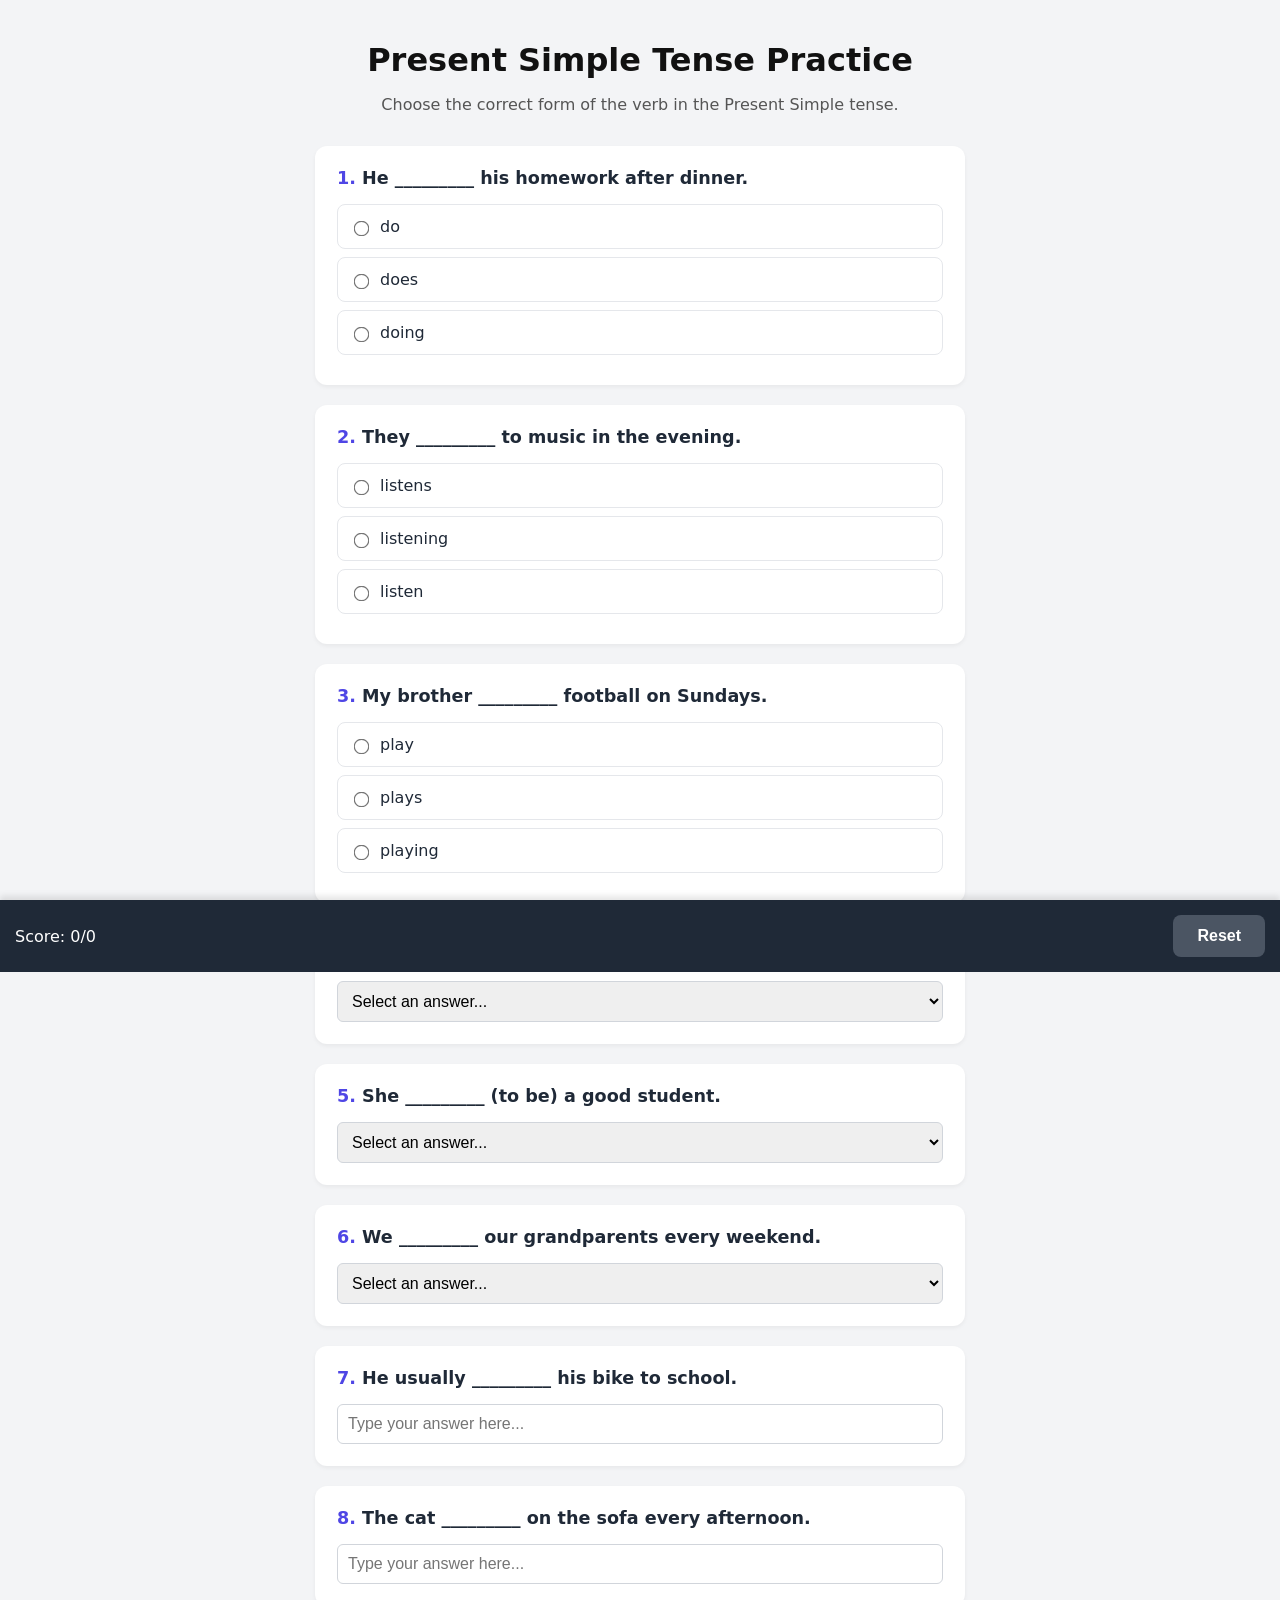
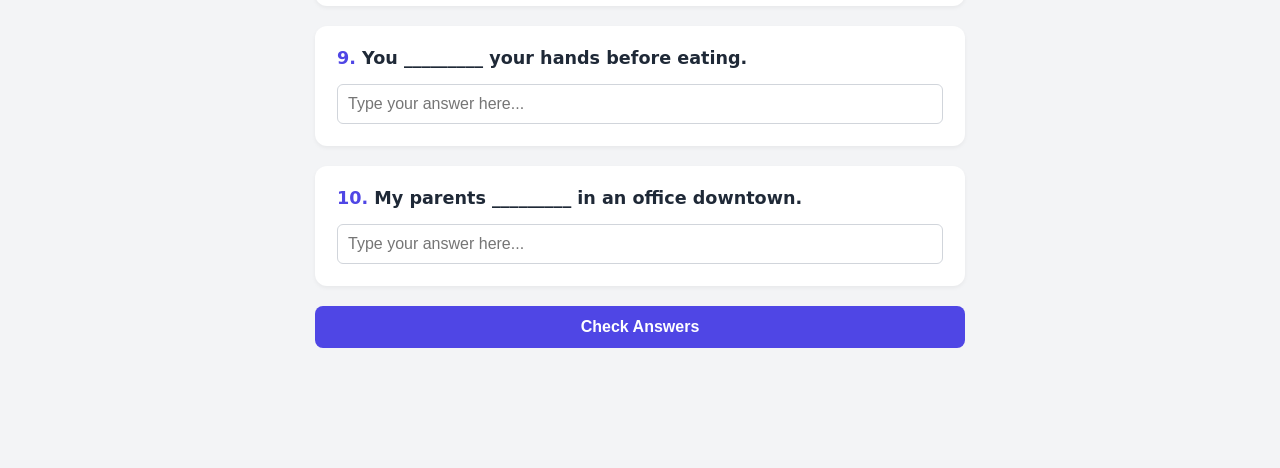
==== examples/interactive.html @ 50151264 "Add html files as results" ====
<!DOCTYPE html>
<html lang="en">
<head>
    <meta charset="UTF-8">
    <meta name="viewport" content="width=device-width, initial-scale=1.0">
    <title>Present Simple Tense Practice</title>
    <style>
        :root {
            --bg-color: #f3f4f6;
            --card-bg: #ffffff;
            --primary: #4F46E5;
            --primary-hover: #4338ca;
            --success-bg: #d1fae5;
            --success-border: #059669;
            --error-bg: #fee2e2;
            --error-border: #dc2626;
            --text: #1f2937;
        }

        body { 
            font-family: 'Segoe UI', system-ui, sans-serif; 
            background-color: var(--bg-color);
            color: var(--text);
            margin: 0;
            padding: 20px;
            counter-reset: q-counter;
        }

        .container { max-width: 650px; margin: 0 auto; padding-bottom: 100px; }

        h1 { text-align: center; color: #111; margin-bottom: 0.5rem; }
        p.desc { text-align: center; color: #555; margin-bottom: 2rem; }

         
        .question-card {
            background: var(--card-bg);
            border-radius: 12px;
            padding: 20px;
            margin-bottom: 20px;
            box-shadow: 0 2px 4px rgba(0,0,0,0.05);
            border: 2px solid transparent;
            transition: all 0.2s;
        }

        .q-text { font-weight: 600; font-size: 1.1rem; margin-bottom: 1rem; }
        .q-text::before {
            counter-increment: q-counter;
            content: counter(q-counter) ". ";
            color: var(--primary);
        }

         
        label.option {
            display: flex;
            align-items: center;
            padding: 12px;
            margin: 8px 0;
            border: 1px solid #e5e7eb;
            border-radius: 8px;
            cursor: pointer;
            transition: background 0.15s;
        }
        label.option:hover { background: #f9fafb; }
        input[type="radio"] { margin-right: 12px; transform: scale(1.2); accent-color: var(--primary); }

        select, input[type="text"] {
            width: 100%;
            padding: 10px;
            border: 1px solid #d1d5db;
            border-radius: 6px;
            font-size: 1rem;
            box-sizing: border-box; 
        }
        select:focus, input[type="text"]:focus {
            outline: none;
            border-color: var(--primary);
            box-shadow: 0 0 0 3px rgba(79, 70, 229, 0.1);
        }

         
        .question-card.correct { border-color: var(--success-border); background-color: #f0fdf4; }
        .question-card.incorrect { border-color: var(--error-border); background-color: #fef2f2; }

        .feedback-msg {
            margin-top: 10px;
            font-size: 0.9rem;
            font-weight: bold;
            display: none;
        }
        .correct .feedback-msg { display: block; color: var(--success-border); }
        .incorrect .feedback-msg { display: block; color: var(--error-border); }

         
        #result-bar {
            position: fixed;
            bottom: 0; left: 0; right: 0;
            background: #1f2937;
            color: white;
            padding: 15px;
            display: flex;
            justify-content: space-between;
            align-items: center;
            box-shadow: 0 -4px 6px rgba(0,0,0,0.1);
            transform: translateY(100%);
            transition: transform 0.3s ease-out;
        }
        #result-bar.visible { transform: translateY(0); }

        .btn {
            background: var(--primary);
            color: white;
            border: none;
            padding: 12px 24px;
            border-radius: 8px;
            font-weight: bold;
            font-size: 1rem;
            cursor: pointer;
            width: 100%;
        }
        .btn:hover { background: var(--primary-hover); }
        .btn-reset { background: #4b5563; margin-left: 10px; width: auto; }
    </style>
</head>
<body>

<div class="container">
    <h1>Present Simple Tense Practice</h1>
    <p class="desc">Choose the correct form of the verb in the Present Simple tense.</p>

    <form id="quiz-form">
        
        <div class="question-card" data-correct="does" data-type="multiple_choice">
            <div class="q-text">He _________ his homework after dinner.</div>

            
                <div class="options-group">
                    
                    <label class="option">
                        <input type="radio" name="q-0" value="do" />
                        <span>do</span>
                    </label>
                    
                    <label class="option">
                        <input type="radio" name="q-0" value="does" />
                        <span>does</span>
                    </label>
                    
                    <label class="option">
                        <input type="radio" name="q-0" value="doing" />
                        <span>doing</span>
                    </label>
                    
                </div>
            
            
            <div class="feedback-msg"></div>
        </div>
        
        <div class="question-card" data-correct="listen" data-type="multiple_choice">
            <div class="q-text">They _________ to music in the evening.</div>

            
                <div class="options-group">
                    
                    <label class="option">
                        <input type="radio" name="q-1" value="listens" />
                        <span>listens</span>
                    </label>
                    
                    <label class="option">
                        <input type="radio" name="q-1" value="listening" />
                        <span>listening</span>
                    </label>
                    
                    <label class="option">
                        <input type="radio" name="q-1" value="listen" />
                        <span>listen</span>
                    </label>
                    
                </div>
            
            
            <div class="feedback-msg"></div>
        </div>
        
        <div class="question-card" data-correct="plays" data-type="multiple_choice">
            <div class="q-text">My brother _________ football on Sundays.</div>

            
                <div class="options-group">
                    
                    <label class="option">
                        <input type="radio" name="q-2" value="play" />
                        <span>play</span>
                    </label>
                    
                    <label class="option">
                        <input type="radio" name="q-2" value="plays" />
                        <span>plays</span>
                    </label>
                    
                    <label class="option">
                        <input type="radio" name="q-2" value="playing" />
                        <span>playing</span>
                    </label>
                    
                </div>
            
            
            <div class="feedback-msg"></div>
        </div>
        
        <div class="question-card" data-correct="have" data-type="dropdown">
            <div class="q-text">I always _________ breakfast before school.</div>

            
                <select name="q-3">
                    <option value="" disabled selected>Select an answer...</option>
                    
                    <option value="have">have</option>
                    
                    <option value="has">has</option>
                    
                    <option value="having">having</option>
                    
                </select>
            
            
            <div class="feedback-msg"></div>
        </div>
        
        <div class="question-card" data-correct="is" data-type="dropdown">
            <div class="q-text">She _________ (to be) a good student.</div>

            
                <select name="q-4">
                    <option value="" disabled selected>Select an answer...</option>
                    
                    <option value="is">is</option>
                    
                    <option value="are">are</option>
                    
                    <option value="am">am</option>
                    
                </select>
            
            
            <div class="feedback-msg"></div>
        </div>
        
        <div class="question-card" data-correct="visit" data-type="dropdown">
            <div class="q-text">We _________ our grandparents every weekend.</div>

            
                <select name="q-5">
                    <option value="" disabled selected>Select an answer...</option>
                    
                    <option value="visit">visit</option>
                    
                    <option value="visits">visits</option>
                    
                    <option value="visiting">visiting</option>
                    
                </select>
            
            
            <div class="feedback-msg"></div>
        </div>
        
        <div class="question-card" data-correct="rides" data-type="fill_blank">
            <div class="q-text">He usually _________ his bike to school.</div>

            
                <input type="text" name="q-6" placeholder="Type your answer here..." autocomplete="off" />
            
            
            <div class="feedback-msg"></div>
        </div>
        
        <div class="question-card" data-correct="sleeps" data-type="fill_blank">
            <div class="q-text">The cat _________ on the sofa every afternoon.</div>

            
                <input type="text" name="q-7" placeholder="Type your answer here..." autocomplete="off" />
            
            
            <div class="feedback-msg"></div>
        </div>
        
        <div class="question-card" data-correct="wash" data-type="fill_blank">
            <div class="q-text">You _________ your hands before eating.</div>

            
                <input type="text" name="q-8" placeholder="Type your answer here..." autocomplete="off" />
            
            
            <div class="feedback-msg"></div>
        </div>
        
        <div class="question-card" data-correct="work" data-type="fill_blank">
            <div class="q-text">My parents _________ in an office downtown.</div>

            
                <input type="text" name="q-9" placeholder="Type your answer here..." autocomplete="off" />
            
            
            <div class="feedback-msg"></div>
        </div>
        

        <button type="submit" class="btn">Check Answers</button>
    </form>
</div>

<div id="result-bar">
    <div id="score-text">Score: 0/0</div>
    <button class="btn btn-reset" onclick="location.reload()">Reset</button>
</div>

<script>
document.getElementById('quiz-form').addEventListener('submit', function(e) {
    e.preventDefault();
    
    let score = 0;
    const cards = document.querySelectorAll('.question-card');
    
    cards.forEach(card => {
        const type = card.dataset.type;
        const correct = card.dataset.correct.trim(); 
        let userAnswer = "";
        
        if (type === 'multiple_choice') {
            const checked = card.querySelector('input:checked');
            if (checked) userAnswer = checked.value;
        } else if (type === 'dropdown') {
            userAnswer = card.querySelector('select').value;
        } else {
            const inputVal = card.querySelector('input');
            if(inputVal) userAnswer = inputVal.value.trim();
        }

        const feedback = card.querySelector('.feedback-msg');
        
        if (userAnswer === correct) {
            score++;
            card.classList.add('correct');
            card.classList.remove('incorrect');
            feedback.textContent = "Correct!";
        } else {
            card.classList.add('incorrect');
            card.classList.remove('correct');
            feedback.textContent = "Incorrect. The answer is: " + correct;
        }
    });

    const resultBar = document.getElementById('result-bar');
    const scoreText = document.getElementById('score-text');
    const percentage = Math.round((score / cards.length) * 100);
    
    
    scoreText.textContent = "Result: " + score + "/" + cards.length + " (" + percentage + "%)";
    
    resultBar.classList.add('visible');
    window.scrollTo({ top: document.body.scrollHeight, behavior: 'smooth' });
});
</script>

</body>
</html>
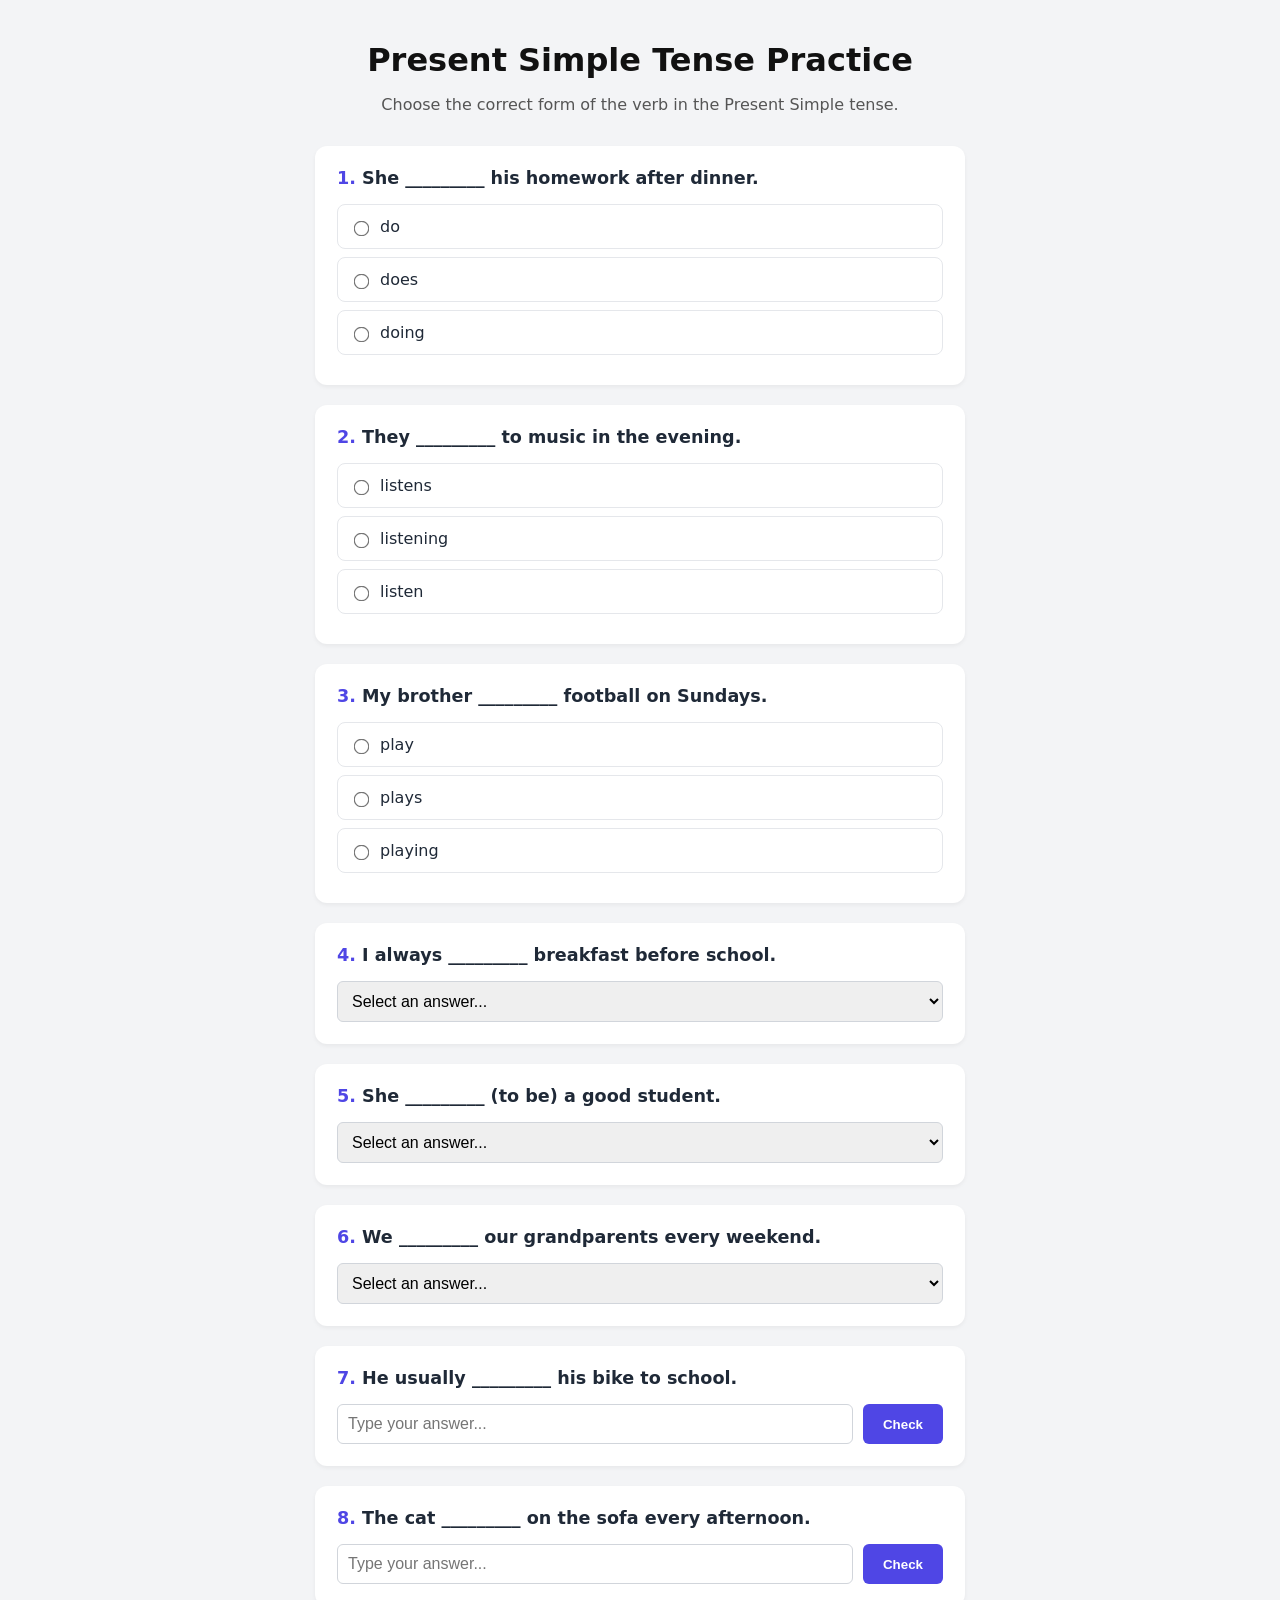
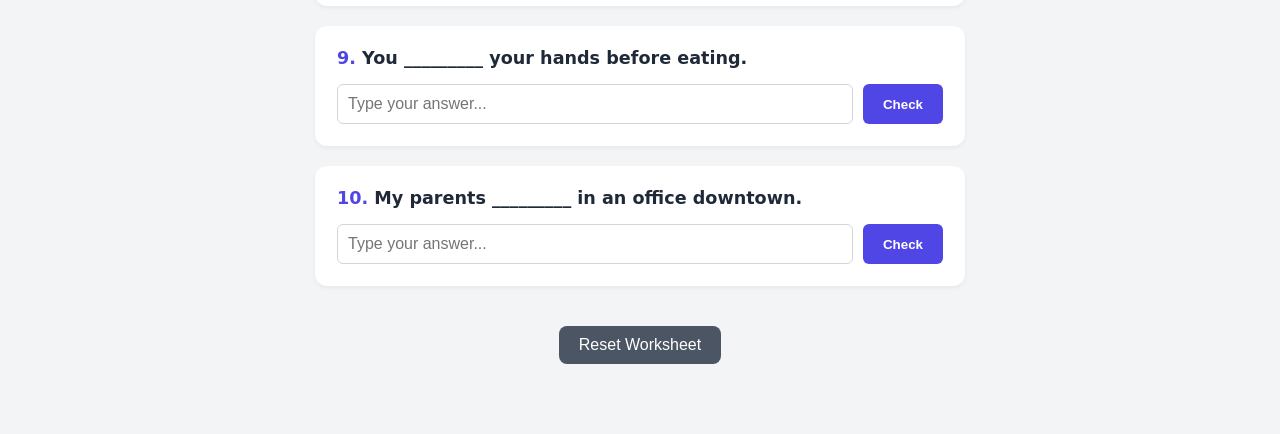
==== commit 03763e07: "Update interactive html to update on every input" ====
--- a/examples/interactive.html
+++ b/examples/interactive.html
@@ -5,121 +5,118 @@
     <meta name="viewport" content="width=device-width, initial-scale=1.0">
     <title>Present Simple Tense Practice</title>
     <style>
-        :root {
-            --bg-color: #f3f4f6;
-            --card-bg: #ffffff;
-            --primary: #4F46E5;
-            --primary-hover: #4338ca;
-            --success-bg: #d1fae5;
-            --success-border: #059669;
-            --error-bg: #fee2e2;
-            --error-border: #dc2626;
-            --text: #1f2937;
-        }
-
-        body { 
-            font-family: 'Segoe UI', system-ui, sans-serif; 
-            background-color: var(--bg-color);
-            color: var(--text);
-            margin: 0;
-            padding: 20px;
-            counter-reset: q-counter;
-        }
-
-        .container { max-width: 650px; margin: 0 auto; padding-bottom: 100px; }
-
-        h1 { text-align: center; color: #111; margin-bottom: 0.5rem; }
-        p.desc { text-align: center; color: #555; margin-bottom: 2rem; }
-
-         
-        .question-card {
-            background: var(--card-bg);
-            border-radius: 12px;
-            padding: 20px;
-            margin-bottom: 20px;
-            box-shadow: 0 2px 4px rgba(0,0,0,0.05);
-            border: 2px solid transparent;
-            transition: all 0.2s;
-        }
-
-        .q-text { font-weight: 600; font-size: 1.1rem; margin-bottom: 1rem; }
-        .q-text::before {
-            counter-increment: q-counter;
-            content: counter(q-counter) ". ";
-            color: var(--primary);
-        }
-
-         
-        label.option {
-            display: flex;
-            align-items: center;
-            padding: 12px;
-            margin: 8px 0;
-            border: 1px solid #e5e7eb;
-            border-radius: 8px;
-            cursor: pointer;
-            transition: background 0.15s;
-        }
-        label.option:hover { background: #f9fafb; }
-        input[type="radio"] { margin-right: 12px; transform: scale(1.2); accent-color: var(--primary); }
-
-        select, input[type="text"] {
-            width: 100%;
-            padding: 10px;
-            border: 1px solid #d1d5db;
-            border-radius: 6px;
-            font-size: 1rem;
-            box-sizing: border-box; 
-        }
-        select:focus, input[type="text"]:focus {
-            outline: none;
-            border-color: var(--primary);
-            box-shadow: 0 0 0 3px rgba(79, 70, 229, 0.1);
-        }
-
-         
-        .question-card.correct { border-color: var(--success-border); background-color: #f0fdf4; }
-        .question-card.incorrect { border-color: var(--error-border); background-color: #fef2f2; }
-
-        .feedback-msg {
-            margin-top: 10px;
-            font-size: 0.9rem;
-            font-weight: bold;
-            display: none;
-        }
-        .correct .feedback-msg { display: block; color: var(--success-border); }
-        .incorrect .feedback-msg { display: block; color: var(--error-border); }
-
-         
-        #result-bar {
-            position: fixed;
-            bottom: 0; left: 0; right: 0;
-            background: #1f2937;
-            color: white;
-            padding: 15px;
-            display: flex;
-            justify-content: space-between;
-            align-items: center;
-            box-shadow: 0 -4px 6px rgba(0,0,0,0.1);
-            transform: translateY(100%);
-            transition: transform 0.3s ease-out;
-        }
-        #result-bar.visible { transform: translateY(0); }
-
-        .btn {
-            background: var(--primary);
-            color: white;
-            border: none;
-            padding: 12px 24px;
-            border-radius: 8px;
-            font-weight: bold;
-            font-size: 1rem;
-            cursor: pointer;
-            width: 100%;
-        }
-        .btn:hover { background: var(--primary-hover); }
-        .btn-reset { background: #4b5563; margin-left: 10px; width: auto; }
-    </style>
+    :root {
+        --bg-color: #f3f4f6;
+        --card-bg: #ffffff;
+        --primary: #4F46E5;
+        --primary-hover: #4338ca;
+        --success-bg: #dcfce7;
+        --success-border: #16a34a;
+        --error-bg: #fee2e2;
+        --error-border: #dc2626;
+        --text: #1f2937;
+    }
+
+    body { 
+        font-family: 'Segoe UI', system-ui, sans-serif; 
+        background-color: var(--bg-color);
+        color: var(--text);
+        margin: 0;
+        padding: 20px;
+        counter-reset: q-counter;
+    }
+
+    .container { max-width: 650px; margin: 0 auto; padding-bottom: 50px; }
+
+    h1 { text-align: center; color: #111; margin-bottom: 0.5rem; }
+    p.desc { text-align: center; color: #555; margin-bottom: 2rem; }
+
+     
+    .question-card {
+        background: var(--card-bg);
+        border-radius: 12px;
+        padding: 20px;
+        margin-bottom: 20px;
+        box-shadow: 0 2px 4px rgba(0,0,0,0.05);
+        border: 2px solid transparent;
+        transition: all 0.3s ease;
+    }
+
+    .q-text { font-weight: 600; font-size: 1.1rem; margin-bottom: 1rem; }
+    .q-text::before {
+        counter-increment: q-counter;
+        content: counter(q-counter) ". ";
+        color: var(--primary);
+    }
+
+     
+    label.option {
+        display: flex;
+        align-items: center;
+        padding: 12px;
+        margin: 8px 0;
+        border: 1px solid #e5e7eb;
+        border-radius: 8px;
+        cursor: pointer;
+        transition: background 0.15s;
+    }
+    label.option:hover { background: #f9fafb; }
+    input[type="radio"] { margin-right: 12px; transform: scale(1.2); accent-color: var(--primary); }
+
+     
+    .input-group {
+        display: flex;
+        gap: 10px;
+    }
+    
+    select, input[type="text"] {
+        width: 100%;
+        padding: 10px;
+        border: 1px solid #d1d5db;
+        border-radius: 6px;
+        font-size: 1rem;
+        box-sizing: border-box; 
+    }
+    
+    .check-btn {
+        background: var(--primary);
+        color: white;
+        border: none;
+        padding: 0 20px;
+        border-radius: 6px;
+        cursor: pointer;
+        font-weight: bold;
+        white-space: nowrap;
+    }
+    .check-btn:hover { background: var(--primary-hover); }
+
+     
+    .question-card.correct { border-color: var(--success-border); background-color: var(--success-bg); }
+    .question-card.incorrect { border-color: var(--error-border); background-color: var(--error-bg); }
+
+     
+    .question-card.correct label.option:has(input:checked) { 
+        background-color: #86efac; border-color: var(--success-border); font-weight: bold;
+    }
+    .question-card.incorrect label.option:has(input:checked) { 
+        background-color: #fca5a5; border-color: var(--error-border);
+    }
+
+    .feedback-msg {
+        margin-top: 10px;
+        font-size: 0.95rem;
+        font-weight: bold;
+        display: none;
+    }
+    .correct .feedback-msg { display: block; color: var(--success-border); }
+    .incorrect .feedback-msg { display: block; color: var(--error-border); }
+
+    .reset-container { text-align: center; margin-top: 40px; }
+    .btn-reset { 
+        background: #4b5563; color: white; padding: 10px 20px; 
+        border: none; border-radius: 8px; cursor: pointer; font-size: 1rem;
+    }
+</style>
 </head>
 <body>
 
@@ -127,94 +124,97 @@
     <h1>Present Simple Tense Practice</h1>
     <p class="desc">Choose the correct form of the verb in the Present Simple tense.</p>
 
-    <form id="quiz-form">
-        
-        <div class="question-card" data-correct="does" data-type="multiple_choice">
-            <div class="q-text">He _________ his homework after dinner.</div>
+    <div id="quiz-container">
+        
+        <div class="question-card" id="card-0" data-correct="does" data-type="multiple_choice">
+            <div class="q-text">She _________ his homework after dinner.</div>
 
             
                 <div class="options-group">
                     
                     <label class="option">
-                        <input type="radio" name="q-0" value="do" />
+                        <input type="radio" name="q-0" value="do" onclick="validateCard( 0 )" />
                         <span>do</span>
                     </label>
                     
                     <label class="option">
-                        <input type="radio" name="q-0" value="does" />
+                        <input type="radio" name="q-0" value="does" onclick="validateCard( 0 )" />
                         <span>does</span>
                     </label>
                     
                     <label class="option">
-                        <input type="radio" name="q-0" value="doing" />
+                        <input type="radio" name="q-0" value="doing" onclick="validateCard( 0 )" />
                         <span>doing</span>
                     </label>
                     
                 </div>
-            
-            
-            <div class="feedback-msg"></div>
-        </div>
-        
-        <div class="question-card" data-correct="listen" data-type="multiple_choice">
+
+            
+            
+            <div class="feedback-msg" id="feedback-0"></div>
+        </div>
+        
+        <div class="question-card" id="card-1" data-correct="listen" data-type="multiple_choice">
             <div class="q-text">They _________ to music in the evening.</div>
 
             
                 <div class="options-group">
                     
                     <label class="option">
-                        <input type="radio" name="q-1" value="listens" />
+                        <input type="radio" name="q-1" value="listens" onclick="validateCard( 1 )" />
                         <span>listens</span>
                     </label>
                     
                     <label class="option">
-                        <input type="radio" name="q-1" value="listening" />
+                        <input type="radio" name="q-1" value="listening" onclick="validateCard( 1 )" />
                         <span>listening</span>
                     </label>
                     
                     <label class="option">
-                        <input type="radio" name="q-1" value="listen" />
+                        <input type="radio" name="q-1" value="listen" onclick="validateCard( 1 )" />
                         <span>listen</span>
                     </label>
                     
                 </div>
-            
-            
-            <div class="feedback-msg"></div>
-        </div>
-        
-        <div class="question-card" data-correct="plays" data-type="multiple_choice">
+
+            
+            
+            <div class="feedback-msg" id="feedback-1"></div>
+        </div>
+        
+        <div class="question-card" id="card-2" data-correct="plays" data-type="multiple_choice">
             <div class="q-text">My brother _________ football on Sundays.</div>
 
             
                 <div class="options-group">
                     
                     <label class="option">
-                        <input type="radio" name="q-2" value="play" />
+                        <input type="radio" name="q-2" value="play" onclick="validateCard( 2 )" />
                         <span>play</span>
                     </label>
                     
                     <label class="option">
-                        <input type="radio" name="q-2" value="plays" />
+                        <input type="radio" name="q-2" value="plays" onclick="validateCard( 2 )" />
                         <span>plays</span>
                     </label>
                     
                     <label class="option">
-                        <input type="radio" name="q-2" value="playing" />
+                        <input type="radio" name="q-2" value="playing" onclick="validateCard( 2 )" />
                         <span>playing</span>
                     </label>
                     
                 </div>
-            
-            
-            <div class="feedback-msg"></div>
-        </div>
-        
-        <div class="question-card" data-correct="have" data-type="dropdown">
+
+            
+            
+            <div class="feedback-msg" id="feedback-2"></div>
+        </div>
+        
+        <div class="question-card" id="card-3" data-correct="have" data-type="dropdown">
             <div class="q-text">I always _________ breakfast before school.</div>
 
             
-                <select name="q-3">
+                <select name="q-3" onchange="validateCard( 3 )">
                     <option value="" disabled selected>Select an answer...</option>
                     
                     <option value="have">have</option>
@@ -224,16 +224,17 @@
                     <option value="having">having</option>
                     
                 </select>
-            
-            
-            <div class="feedback-msg"></div>
-        </div>
-        
-        <div class="question-card" data-correct="is" data-type="dropdown">
+
+            
+            
+            <div class="feedback-msg" id="feedback-3"></div>
+        </div>
+        
+        <div class="question-card" id="card-4" data-correct="is" data-type="dropdown">
             <div class="q-text">She _________ (to be) a good student.</div>
 
             
-                <select name="q-4">
+                <select name="q-4" onchange="validateCard( 4 )">
                     <option value="" disabled selected>Select an answer...</option>
                     
                     <option value="is">is</option>
@@ -243,16 +244,17 @@
                     <option value="am">am</option>
                     
                 </select>
-            
-            
-            <div class="feedback-msg"></div>
-        </div>
-        
-        <div class="question-card" data-correct="visit" data-type="dropdown">
+
+            
+            
+            <div class="feedback-msg" id="feedback-4"></div>
+        </div>
+        
+        <div class="question-card" id="card-5" data-correct="visit" data-type="dropdown">
             <div class="q-text">We _________ our grandparents every weekend.</div>
 
             
-                <select name="q-5">
+                <select name="q-5" onchange="validateCard( 5 )">
                     <option value="" disabled selected>Select an answer...</option>
                     
                     <option value="visit">visit</option>
@@ -262,107 +264,136 @@
                     <option value="visiting">visiting</option>
                     
                 </select>
-            
-            
-            <div class="feedback-msg"></div>
-        </div>
-        
-        <div class="question-card" data-correct="rides" data-type="fill_blank">
+
+            
+            
+            <div class="feedback-msg" id="feedback-5"></div>
+        </div>
+        
+        <div class="question-card" id="card-6" data-correct="rides" data-type="fill_blank">
             <div class="q-text">He usually _________ his bike to school.</div>
 
             
-                <input type="text" name="q-6" placeholder="Type your answer here..." autocomplete="off" />
-            
-            
-            <div class="feedback-msg"></div>
-        </div>
-        
-        <div class="question-card" data-correct="sleeps" data-type="fill_blank">
+                <div class="input-group">
+                    <input type="text" id="input-6" placeholder="Type your answer..." autocomplete="off" />
+                    <button class="check-btn" onclick="validateCard( 6 )">Check</button>
+                </div>
+            
+            
+            <div class="feedback-msg" id="feedback-6"></div>
+        </div>
+        
+        <div class="question-card" id="card-7" data-correct="sleeps" data-type="fill_blank">
             <div class="q-text">The cat _________ on the sofa every afternoon.</div>
 
             
-                <input type="text" name="q-7" placeholder="Type your answer here..." autocomplete="off" />
-            
-            
-            <div class="feedback-msg"></div>
-        </div>
-        
-        <div class="question-card" data-correct="wash" data-type="fill_blank">
+                <div class="input-group">
+                    <input type="text" id="input-7" placeholder="Type your answer..." autocomplete="off" />
+                    <button class="check-btn" onclick="validateCard( 7 )">Check</button>
+                </div>
+            
+            
+            <div class="feedback-msg" id="feedback-7"></div>
+        </div>
+        
+        <div class="question-card" id="card-8" data-correct="wash" data-type="fill_blank">
             <div class="q-text">You _________ your hands before eating.</div>
 
             
-                <input type="text" name="q-8" placeholder="Type your answer here..." autocomplete="off" />
-            
-            
-            <div class="feedback-msg"></div>
-        </div>
-        
-        <div class="question-card" data-correct="work" data-type="fill_blank">
+                <div class="input-group">
+                    <input type="text" id="input-8" placeholder="Type your answer..." autocomplete="off" />
+                    <button class="check-btn" onclick="validateCard( 8 )">Check</button>
+                </div>
+            
+            
+            <div class="feedback-msg" id="feedback-8"></div>
+        </div>
+        
+        <div class="question-card" id="card-9" data-correct="work" data-type="fill_blank">
             <div class="q-text">My parents _________ in an office downtown.</div>
 
             
-                <input type="text" name="q-9" placeholder="Type your answer here..." autocomplete="off" />
-            
-            
-            <div class="feedback-msg"></div>
-        </div>
-        
-
-        <button type="submit" class="btn">Check Answers</button>
-    </form>
+                <div class="input-group">
+                    <input type="text" id="input-9" placeholder="Type your answer..." autocomplete="off" />
+                    <button class="check-btn" onclick="validateCard( 9 )">Check</button>
+                </div>
+            
+            
+            <div class="feedback-msg" id="feedback-9"></div>
+        </div>
+        
+    </div>
+
+    <div class="reset-container">
+        <button class="btn-reset" onclick="location.reload()">Reset Worksheet</button>
+    </div>
 </div>
 
-<div id="result-bar">
-    <div id="score-text">Score: 0/0</div>
-    <button class="btn btn-reset" onclick="location.reload()">Reset</button>
-</div>
-
 <script>
-document.getElementById('quiz-form').addEventListener('submit', function(e) {
-    e.preventDefault();
     
-    let score = 0;
-    const cards = document.querySelectorAll('.question-card');
     
-    cards.forEach(card => {
+    window.addEventListener('load', function() {
+        
+        document.querySelectorAll('input[type="text"]').forEach(input => input.value = '');
+        
+        
+        document.querySelectorAll('input[type="radio"]').forEach(radio => radio.checked = false);
+        
+        
+        document.querySelectorAll('select').forEach(select => select.selectedIndex = 0);
+        
+        
+        document.querySelectorAll('.question-card').forEach(card => {
+            card.classList.remove('correct', 'incorrect');
+        });
+    });
+
+    
+    function validateCard(index) {
+        const card = document.getElementById(`card-${index}`);
+        
+        
+        
+
         const type = card.dataset.type;
-        const correct = card.dataset.correct.trim(); 
+        const correctRaw = card.dataset.correct.trim();
+        const feedbackEl = document.getElementById(`feedback-${index}`);
+        
         let userAnswer = "";
+        
         
         if (type === 'multiple_choice') {
             const checked = card.querySelector('input:checked');
-            if (checked) userAnswer = checked.value;
+            if (!checked) return; 
+            userAnswer = checked.value;
         } else if (type === 'dropdown') {
-            userAnswer = card.querySelector('select').value;
+            const select = card.querySelector('select');
+            userAnswer = select.value;
+            if (!userAnswer) return; 
         } else {
-            const inputVal = card.querySelector('input');
-            if(inputVal) userAnswer = inputVal.value.trim();
+            const input = document.getElementById(`input-${index}`);
+            userAnswer = input.value.trim();
+            if (!userAnswer) {
+                input.focus();
+                return; 
+            }
         }
 
-        const feedback = card.querySelector('.feedback-msg');
-        
-        if (userAnswer === correct) {
-            score++;
+        
+        if (userAnswer.toLowerCase() === correctRaw.toLowerCase()) {
+            
+            card.classList.remove('incorrect');
             card.classList.add('correct');
-            card.classList.remove('incorrect');
-            feedback.textContent = "Correct!";
+            feedbackEl.textContent = "Correct!";
         } else {
+            
+            card.classList.remove('correct');
             card.classList.add('incorrect');
-            card.classList.remove('correct');
-            feedback.textContent = "Incorrect. The answer is: " + correct;
+            feedbackEl.textContent = "Try again."; 
         }
-    });
-
-    const resultBar = document.getElementById('result-bar');
-    const scoreText = document.getElementById('score-text');
-    const percentage = Math.round((score / cards.length) * 100);
-    
-    
-    scoreText.textContent = "Result: " + score + "/" + cards.length + " (" + percentage + "%)";
-    
-    resultBar.classList.add('visible');
-    window.scrollTo({ top: document.body.scrollHeight, behavior: 'smooth' });
-});
+
+        
+    }
 </script>
 
 </body>
